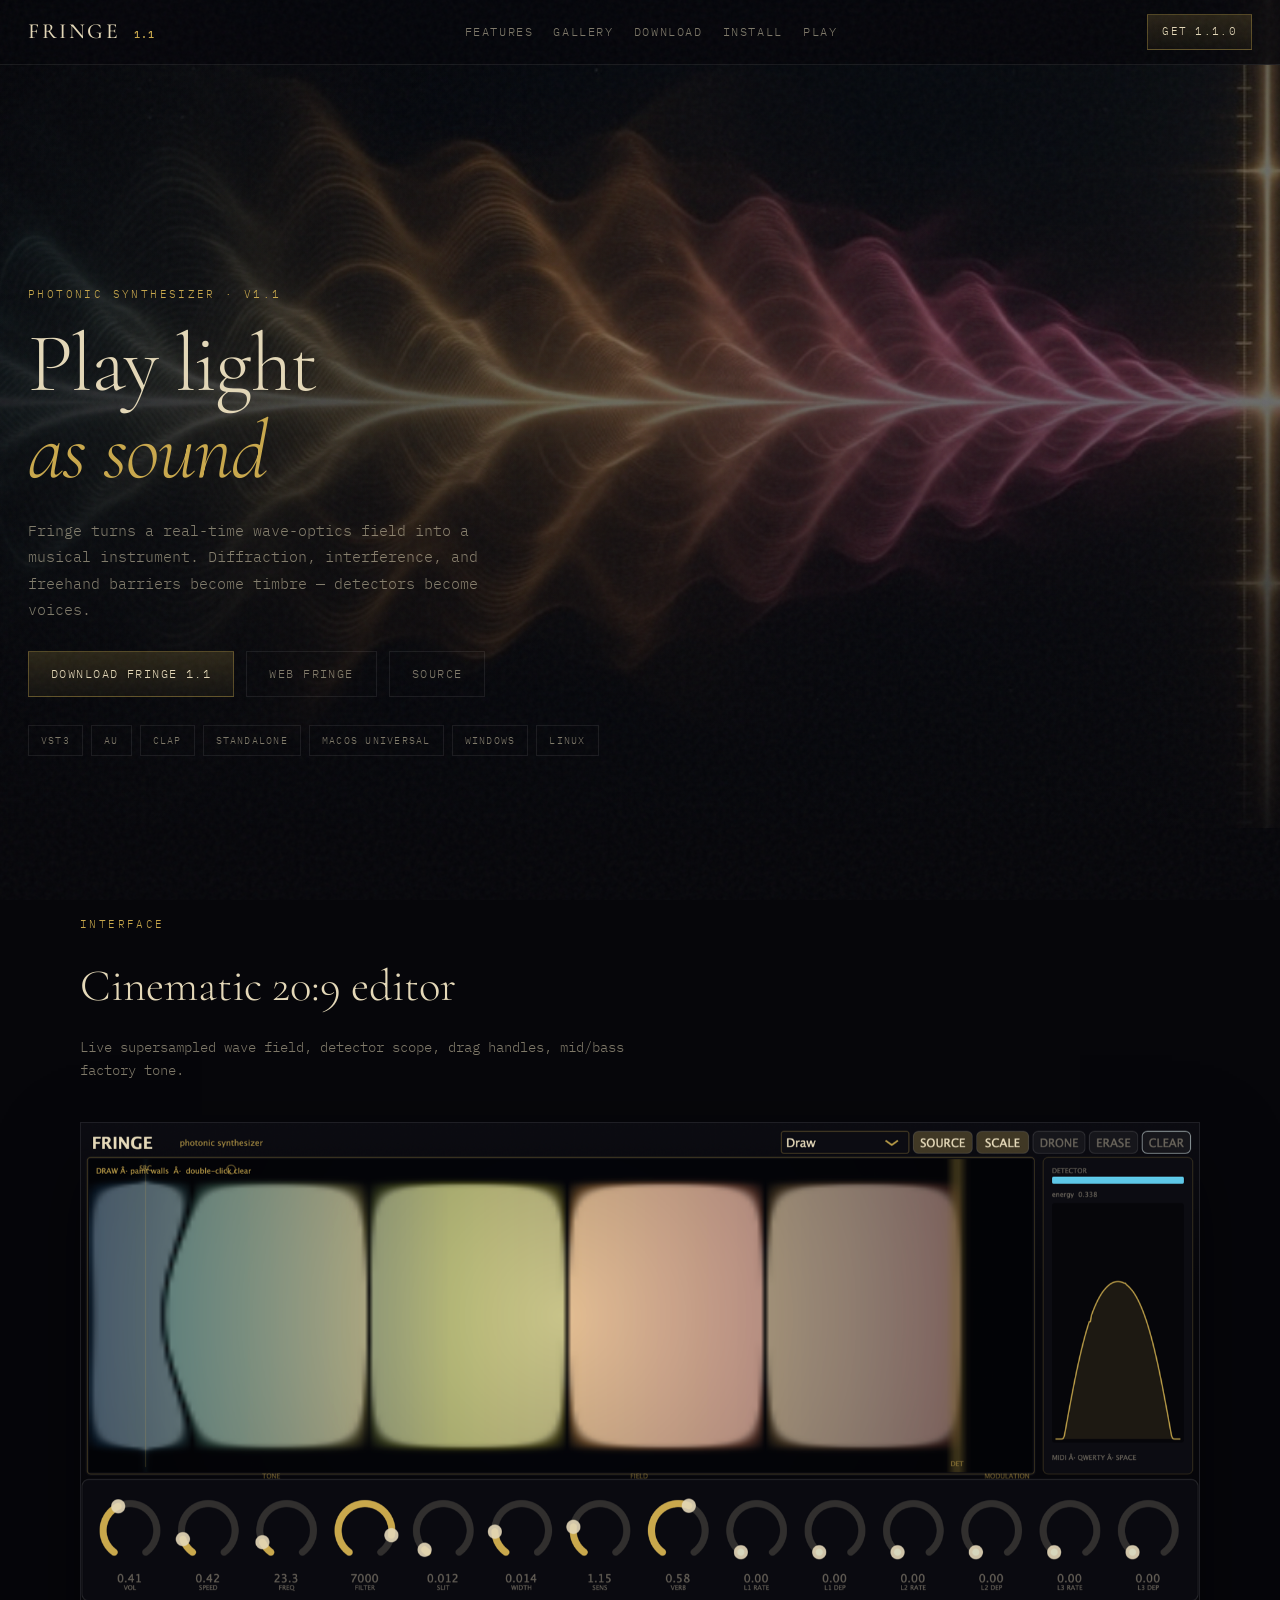
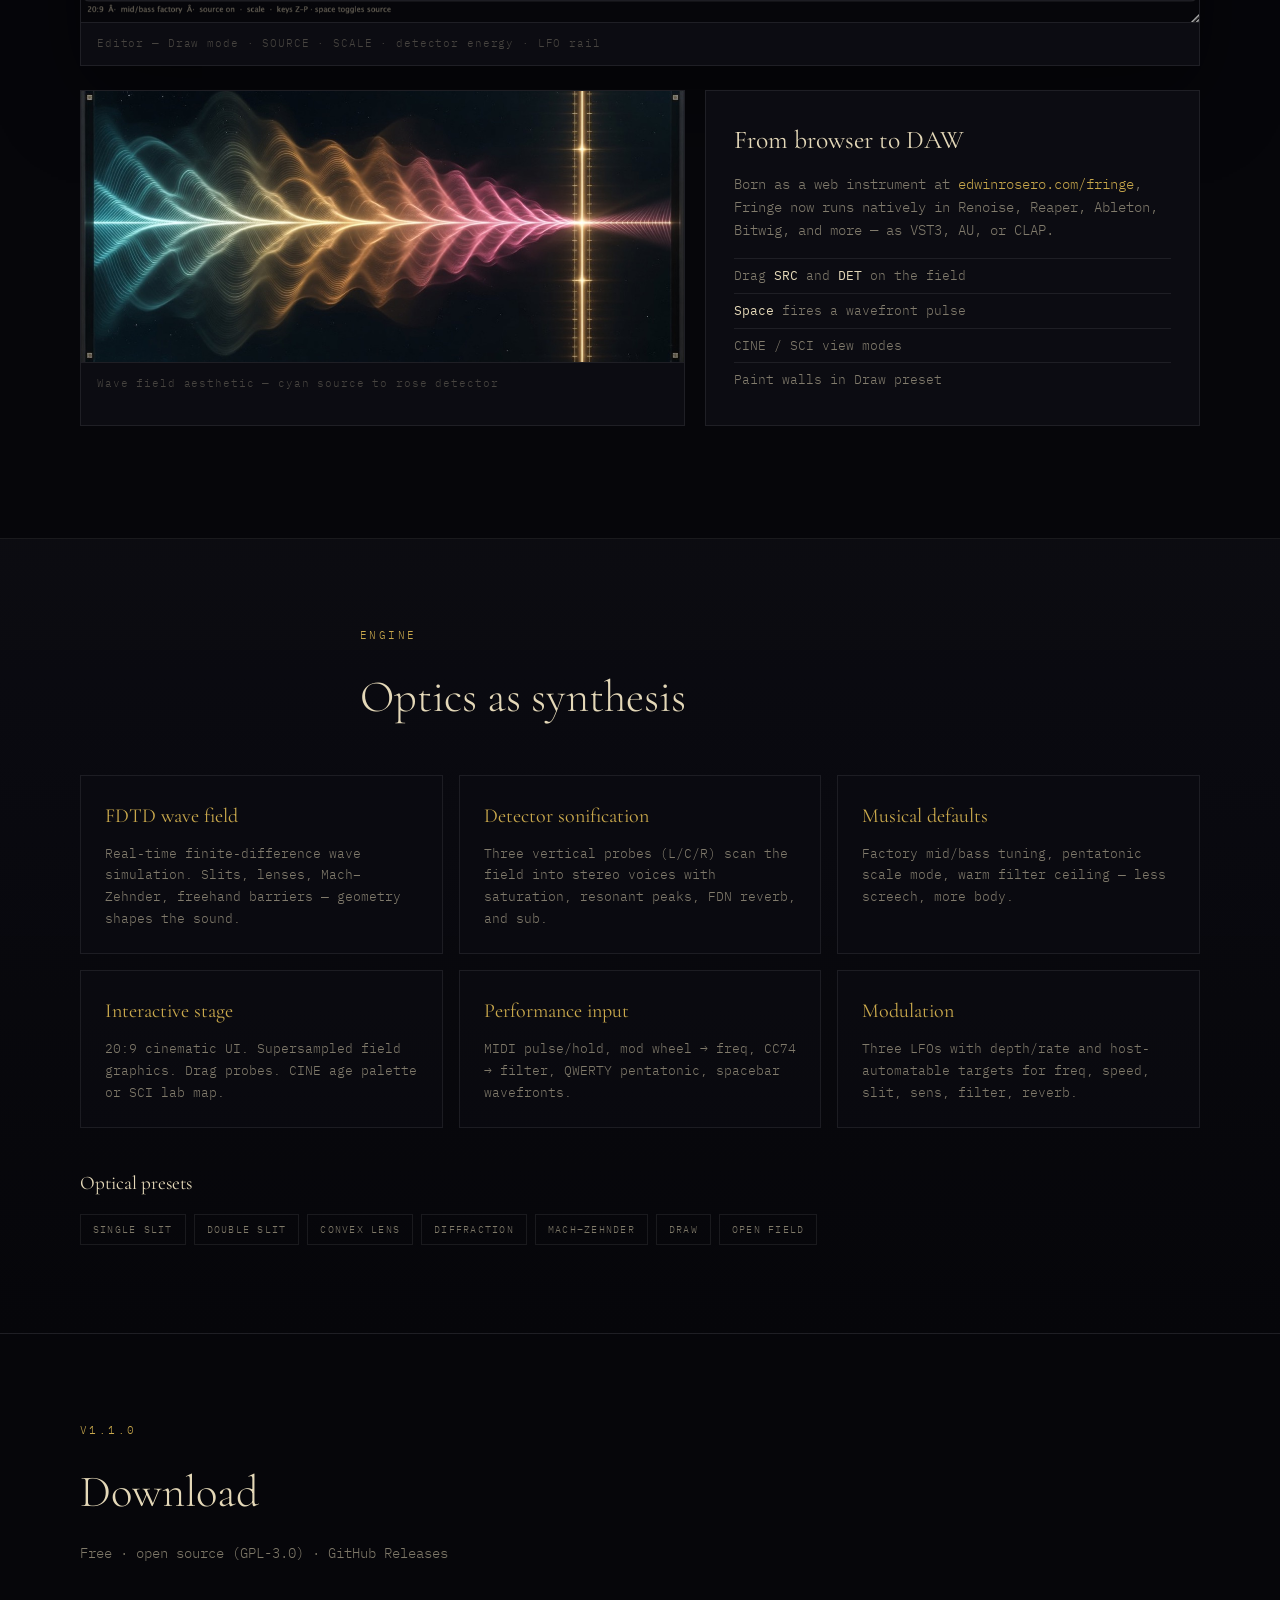
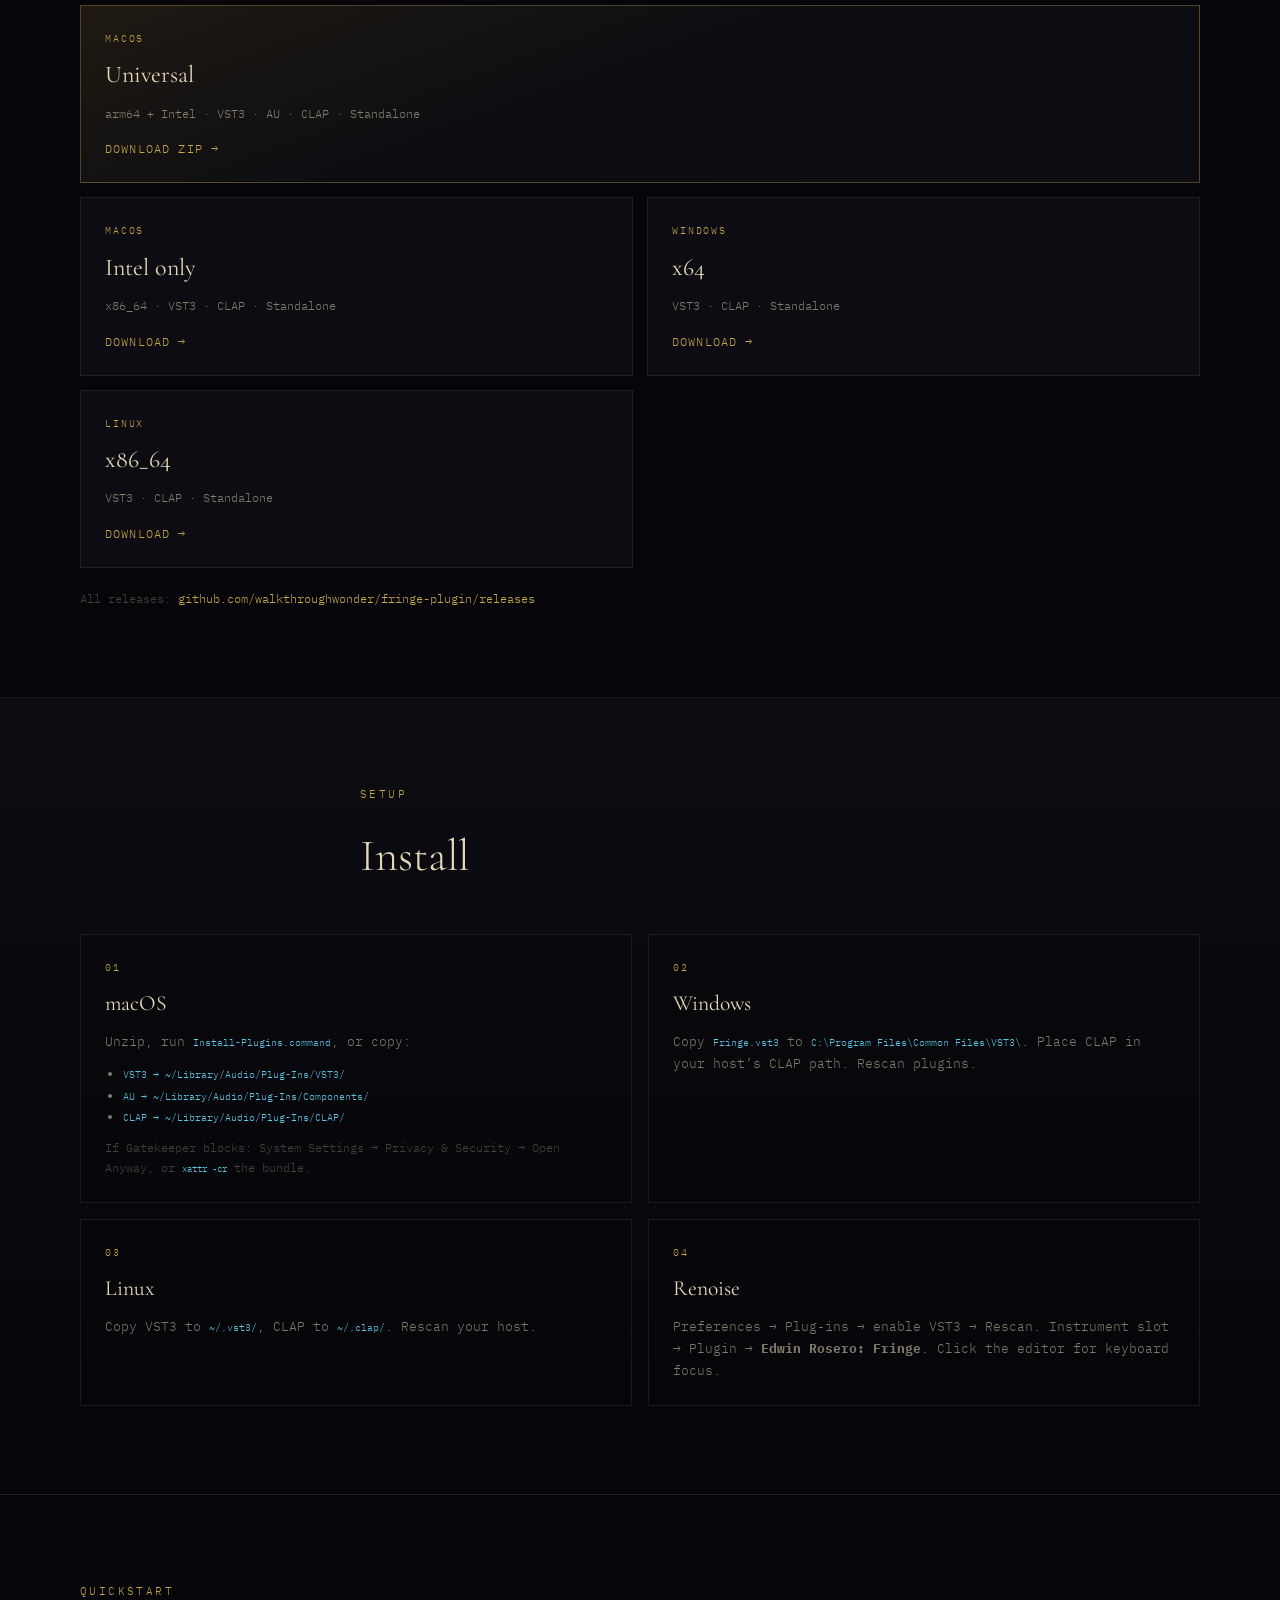
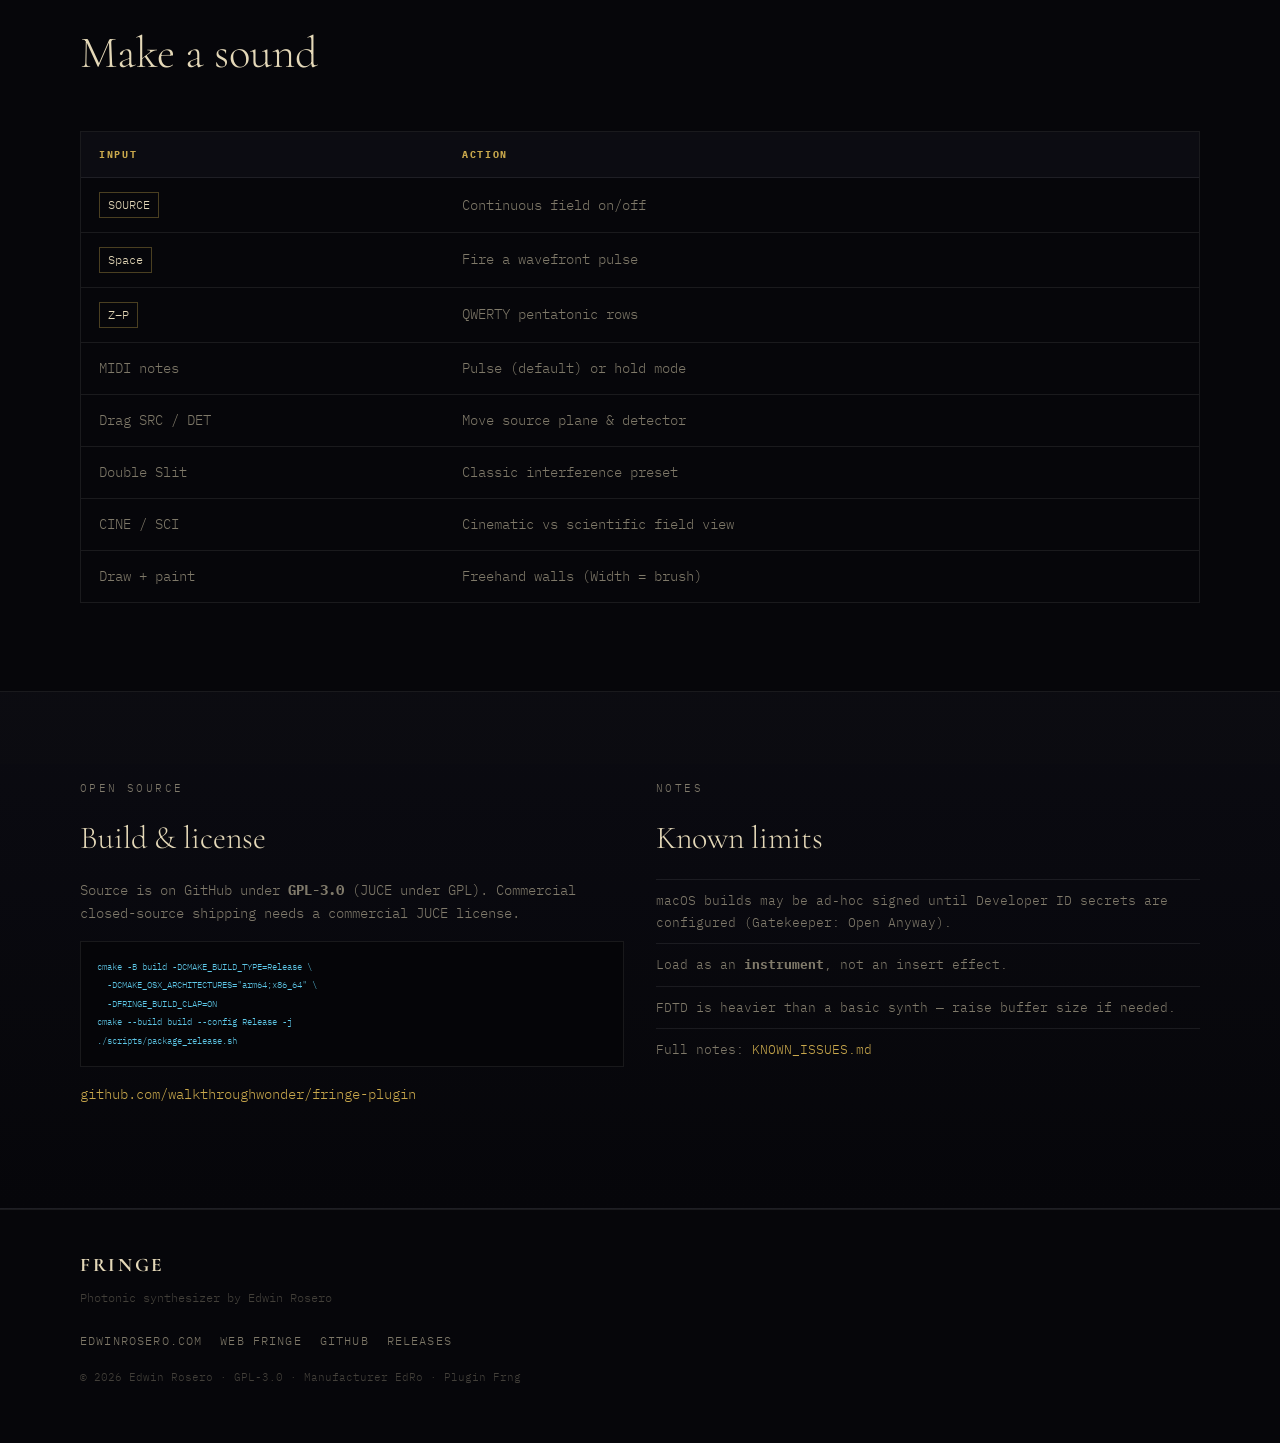
==== website/index.html @ dc3d53f5 "Add Fringe product website with screenshots and download links Single-page site matching the plugin " ====
<!DOCTYPE html>
<html lang="en">
<head>
<meta charset="UTF-8">
<meta name="viewport" content="width=device-width, initial-scale=1">
<title>Fringe — Photonic Synthesizer Plugin</title>
<meta name="description" content="Fringe is a photonic synthesizer: real-time wave optics as a VST3 / AU / CLAP instrument. Drag the field. Fire wavefronts. Play light as sound.">
<meta name="theme-color" content="#06060a">
<meta property="og:title" content="Fringe — Photonic Synthesizer">
<meta property="og:description" content="Wave optics as a playable instrument. VST3, AU, CLAP — macOS, Windows, Linux.">
<meta property="og:type" content="website">
<meta property="og:image" content="assets/hero-wave-web.jpg">
<meta name="twitter:card" content="summary_large_image">
<link rel="preconnect" href="https://fonts.googleapis.com">
<link rel="preconnect" href="https://fonts.gstatic.com" crossorigin>
<link href="https://fonts.googleapis.com/css2?family=Cormorant+Garamond:ital,wght@0,300;0,500;1,400&family=IBM+Plex+Mono:wght@300;400;500&display=swap" rel="stylesheet">
<link rel="stylesheet" href="styles.css">
</head>
<body>
<div class="noise" aria-hidden="true"></div>

<header class="nav">
  <a class="nav-brand" href="#top">FRINGE <span>1.1</span></a>
  <nav class="nav-links">
    <a href="#features">Features</a>
    <a href="#gallery">Gallery</a>
    <a href="#download">Download</a>
    <a href="#install">Install</a>
    <a href="#play">Play</a>
  </nav>
  <a class="btn btn-sm" href="https://github.com/walkthroughwonder/fringe-plugin/releases/tag/v1.1.0">Get 1.1.0</a>
</header>

<main id="top">
  <!-- HERO -->
  <section class="hero">
    <div class="hero-bg" style="background-image:url('assets/hero-wave-web.jpg')"></div>
    <div class="hero-vignette"></div>
    <div class="hero-inner">
      <p class="eyebrow">Photonic synthesizer · v1.1</p>
      <h1>Play light<br><em>as sound</em></h1>
      <p class="lede">
        Fringe turns a real-time wave-optics field into a musical instrument.
        Diffraction, interference, and freehand barriers become timbre —
        detectors become voices.
      </p>
      <div class="hero-cta">
        <a class="btn" href="https://github.com/walkthroughwonder/fringe-plugin/releases/tag/v1.1.0">Download Fringe 1.1</a>
        <a class="btn btn-ghost" href="https://edwinrosero.com/fringe/">Web Fringe</a>
        <a class="btn btn-ghost" href="https://github.com/walkthroughwonder/fringe-plugin">Source</a>
      </div>
      <ul class="pill-row">
        <li>VST3</li>
        <li>AU</li>
        <li>CLAP</li>
        <li>Standalone</li>
        <li>macOS universal</li>
        <li>Windows</li>
        <li>Linux</li>
      </ul>
    </div>
  </section>

  <!-- GALLERY / PROOF -->
  <section id="gallery" class="section">
    <div class="section-head">
      <p class="eyebrow">Interface</p>
      <h2>Cinematic 20:9 editor</h2>
      <p class="section-sub">Live supersampled wave field, detector scope, drag handles, mid/bass factory tone.</p>
    </div>
    <figure class="shot shot-main">
      <img src="assets/screenshot-editor-lg.png" alt="Fringe plugin editor showing wave field, detector panel, and knobs" width="1600" height="720" loading="lazy">
      <figcaption>Editor — Draw mode · SOURCE · SCALE · detector energy · LFO rail</figcaption>
    </figure>
    <div class="shot-grid">
      <figure class="shot">
        <img src="assets/hero-wave-web.jpg" alt="Abstract wave interference field" loading="lazy">
        <figcaption>Wave field aesthetic — cyan source to rose detector</figcaption>
      </figure>
      <figure class="shot shot-copy">
        <div class="copy-card">
          <h3>From browser to DAW</h3>
          <p>Born as a web instrument at <a href="https://edwinrosero.com/fringe/">edwinrosero.com/fringe</a>, Fringe now runs natively in Renoise, Reaper, Ableton, Bitwig, and more — as VST3, AU, or CLAP.</p>
          <ul>
            <li>Drag <strong>SRC</strong> and <strong>DET</strong> on the field</li>
            <li><strong>Space</strong> fires a wavefront pulse</li>
            <li>CINE / SCI view modes</li>
            <li>Paint walls in Draw preset</li>
          </ul>
        </div>
      </figure>
    </div>
  </section>

  <!-- FEATURES -->
  <section id="features" class="section section-alt">
    <div class="section-head">
      <p class="eyebrow">Engine</p>
      <h2>Optics as synthesis</h2>
    </div>
    <div class="feature-grid">
      <article class="feature">
        <h3>FDTD wave field</h3>
        <p>Real-time finite-difference wave simulation. Slits, lenses, Mach–Zehnder, freehand barriers — geometry shapes the sound.</p>
      </article>
      <article class="feature">
        <h3>Detector sonification</h3>
        <p>Three vertical probes (L/C/R) scan the field into stereo voices with saturation, resonant peaks, FDN reverb, and sub.</p>
      </article>
      <article class="feature">
        <h3>Musical defaults</h3>
        <p>Factory mid/bass tuning, pentatonic scale mode, warm filter ceiling — less screech, more body.</p>
      </article>
      <article class="feature">
        <h3>Interactive stage</h3>
        <p>20:9 cinematic UI. Supersampled field graphics. Drag probes. CINE age palette or SCI lab map.</p>
      </article>
      <article class="feature">
        <h3>Performance input</h3>
        <p>MIDI pulse/hold, mod wheel → freq, CC74 → filter, QWERTY pentatonic, spacebar wavefronts.</p>
      </article>
      <article class="feature">
        <h3>Modulation</h3>
        <p>Three LFOs with depth/rate and host-automatable targets for freq, speed, slit, sens, filter, reverb.</p>
      </article>
    </div>

    <div class="presets">
      <h3>Optical presets</h3>
      <ul class="pill-row">
        <li>Single Slit</li>
        <li>Double Slit</li>
        <li>Convex Lens</li>
        <li>Diffraction</li>
        <li>Mach–Zehnder</li>
        <li>Draw</li>
        <li>Open Field</li>
      </ul>
    </div>
  </section>

  <!-- DOWNLOAD -->
  <section id="download" class="section">
    <div class="section-head">
      <p class="eyebrow">v1.1.0</p>
      <h2>Download</h2>
      <p class="section-sub">Free · open source (GPL-3.0) · GitHub Releases</p>
    </div>
    <div class="dl-grid">
      <a class="dl-card featured" href="https://github.com/walkthroughwonder/fringe-plugin/releases/download/v1.1.0/Fringe-1.1.0-macOS-universal.zip">
        <span class="dl-os">macOS</span>
        <strong>Universal</strong>
        <span class="dl-meta">arm64 + Intel · VST3 · AU · CLAP · Standalone</span>
        <span class="dl-action">Download zip →</span>
      </a>
      <a class="dl-card" href="https://github.com/walkthroughwonder/fringe-plugin/releases/download/v1.1.0/Fringe-1.1.0-macOS-x86_64.zip">
        <span class="dl-os">macOS</span>
        <strong>Intel only</strong>
        <span class="dl-meta">x86_64 · VST3 · CLAP · Standalone</span>
        <span class="dl-action">Download →</span>
      </a>
      <a class="dl-card" href="https://github.com/walkthroughwonder/fringe-plugin/releases/download/v1.1.0/Fringe-1.1.0-Windows-x64.zip">
        <span class="dl-os">Windows</span>
        <strong>x64</strong>
        <span class="dl-meta">VST3 · CLAP · Standalone</span>
        <span class="dl-action">Download →</span>
      </a>
      <a class="dl-card" href="https://github.com/walkthroughwonder/fringe-plugin/releases/download/v1.1.0/Fringe-1.1.0-Linux-x86_64.zip">
        <span class="dl-os">Linux</span>
        <strong>x86_64</strong>
        <span class="dl-meta">VST3 · CLAP · Standalone</span>
        <span class="dl-action">Download →</span>
      </a>
    </div>
    <p class="dl-note">
      All releases:
      <a href="https://github.com/walkthroughwonder/fringe-plugin/releases/tag/v1.1.0">github.com/walkthroughwonder/fringe-plugin/releases</a>
    </p>
  </section>

  <!-- INSTALL -->
  <section id="install" class="section section-alt">
    <div class="section-head">
      <p class="eyebrow">Setup</p>
      <h2>Install</h2>
    </div>
    <div class="steps">
      <div class="step">
        <span class="step-n">01</span>
        <h3>macOS</h3>
        <p>Unzip, run <code>Install-Plugins.command</code>, or copy:</p>
        <ul>
          <li><code>VST3 → ~/Library/Audio/Plug-Ins/VST3/</code></li>
          <li><code>AU → ~/Library/Audio/Plug-Ins/Components/</code></li>
          <li><code>CLAP → ~/Library/Audio/Plug-Ins/CLAP/</code></li>
        </ul>
        <p class="hint">If Gatekeeper blocks: System Settings → Privacy &amp; Security → Open Anyway, or <code>xattr -cr</code> the bundle.</p>
      </div>
      <div class="step">
        <span class="step-n">02</span>
        <h3>Windows</h3>
        <p>Copy <code>Fringe.vst3</code> to <code>C:\Program Files\Common Files\VST3\</code>. Place CLAP in your host’s CLAP path. Rescan plugins.</p>
      </div>
      <div class="step">
        <span class="step-n">03</span>
        <h3>Linux</h3>
        <p>Copy VST3 to <code>~/.vst3/</code>, CLAP to <code>~/.clap/</code>. Rescan your host.</p>
      </div>
      <div class="step">
        <span class="step-n">04</span>
        <h3>Renoise</h3>
        <p>Preferences → Plug-ins → enable VST3 → Rescan. Instrument slot → Plugin → <strong>Edwin Rosero: Fringe</strong>. Click the editor for keyboard focus.</p>
      </div>
    </div>
  </section>

  <!-- PLAY -->
  <section id="play" class="section">
    <div class="section-head">
      <p class="eyebrow">Quickstart</p>
      <h2>Make a sound</h2>
    </div>
    <div class="play-table-wrap">
      <table class="play-table">
        <thead>
          <tr><th>Input</th><th>Action</th></tr>
        </thead>
        <tbody>
          <tr><td><kbd>SOURCE</kbd></td><td>Continuous field on/off</td></tr>
          <tr><td><kbd>Space</kbd></td><td>Fire a wavefront pulse</td></tr>
          <tr><td><kbd>Z–P</kbd></td><td>QWERTY pentatonic rows</td></tr>
          <tr><td>MIDI notes</td><td>Pulse (default) or hold mode</td></tr>
          <tr><td>Drag SRC / DET</td><td>Move source plane &amp; detector</td></tr>
          <tr><td>Double Slit</td><td>Classic interference preset</td></tr>
          <tr><td>CINE / SCI</td><td>Cinematic vs scientific field view</td></tr>
          <tr><td>Draw + paint</td><td>Freehand walls (Width = brush)</td></tr>
        </tbody>
      </table>
    </div>
  </section>

  <!-- TECH / LICENSE -->
  <section class="section section-alt">
    <div class="two-col">
      <div>
        <p class="eyebrow">Open source</p>
        <h2>Build &amp; license</h2>
        <p>Source is on GitHub under <strong>GPL-3.0</strong> (JUCE under GPL). Commercial closed-source shipping needs a commercial JUCE license.</p>
        <pre class="code"><code>cmake -B build -DCMAKE_BUILD_TYPE=Release \
  -DCMAKE_OSX_ARCHITECTURES="arm64;x86_64" \
  -DFRINGE_BUILD_CLAP=ON
cmake --build build --config Release -j
./scripts/package_release.sh</code></pre>
        <p><a href="https://github.com/walkthroughwonder/fringe-plugin">github.com/walkthroughwonder/fringe-plugin</a></p>
      </div>
      <div>
        <p class="eyebrow">Notes</p>
        <h2>Known limits</h2>
        <ul class="notes-list">
          <li>macOS builds may be ad-hoc signed until Developer ID secrets are configured (Gatekeeper: Open Anyway).</li>
          <li>Load as an <strong>instrument</strong>, not an insert effect.</li>
          <li>FDTD is heavier than a basic synth — raise buffer size if needed.</li>
          <li>Full notes: <a href="https://github.com/walkthroughwonder/fringe-plugin/blob/main/docs/KNOWN_ISSUES.md">KNOWN_ISSUES.md</a></li>
        </ul>
      </div>
    </div>
  </section>
</main>

<footer class="footer">
  <div class="footer-inner">
    <div>
      <strong>FRINGE</strong>
      <span>Photonic synthesizer by Edwin Rosero</span>
    </div>
    <div class="footer-links">
      <a href="https://edwinrosero.com/">edwinrosero.com</a>
      <a href="https://edwinrosero.com/fringe/">Web Fringe</a>
      <a href="https://github.com/walkthroughwonder/fringe-plugin">GitHub</a>
      <a href="https://github.com/walkthroughwonder/fringe-plugin/releases">Releases</a>
    </div>
    <p class="footer-copy">© 2026 Edwin Rosero · GPL-3.0 · Manufacturer EdRo · Plugin Frng</p>
  </div>
</footer>
</body>
</html>
---- website/styles.css ----
/* Fringe product site — dark cinematic */
:root {
  --void: #06060a;
  --panel: #0c0c12;
  --rail: #0a0a10;
  --bone: #e4d8b8;
  --muted: rgba(228, 216, 184, 0.55);
  --dim: rgba(228, 216, 184, 0.28);
  --gold: #c9a84c;
  --gold-dim: rgba(201, 168, 76, 0.35);
  --cyan: #5ec8e8;
  --line: rgba(255, 255, 255, 0.08);
  --serif: "Cormorant Garamond", Georgia, serif;
  --mono: "IBM Plex Mono", ui-monospace, monospace;
  --max: 1120px;
}

*, *::before, *::after { box-sizing: border-box; margin: 0; padding: 0; }

html { scroll-behavior: smooth; }

body {
  background: var(--void);
  color: var(--bone);
  font-family: var(--mono);
  font-weight: 300;
  font-size: 14px;
  line-height: 1.65;
  -webkit-font-smoothing: antialiased;
}

a { color: var(--gold); text-decoration: none; transition: color 0.2s; }
a:hover { color: #e8c96a; }

.noise {
  pointer-events: none;
  position: fixed;
  inset: 0;
  opacity: 0.04;
  z-index: 50;
  background-image: url("data:image/svg+xml,%3Csvg viewBox='0 0 200 200' xmlns='http://www.w3.org/2000/svg'%3E%3Cfilter id='n'%3E%3CfeTurbulence type='fractalNoise' baseFrequency='0.85' numOctaves='4' stitchTiles='stitch'/%3E%3C/filter%3E%3Crect width='100%25' height='100%25' filter='url(%23n)'/%3E%3C/svg%3E");
}

/* Nav */
.nav {
  position: fixed;
  top: 0; left: 0; right: 0;
  z-index: 40;
  display: flex;
  align-items: center;
  gap: 24px;
  padding: 14px 28px;
  background: rgba(6, 6, 10, 0.82);
  backdrop-filter: blur(12px);
  border-bottom: 1px solid var(--line);
}

.nav-brand {
  font-family: var(--serif);
  font-size: 1.35rem;
  font-weight: 500;
  letter-spacing: 0.12em;
  color: var(--bone);
}
.nav-brand span {
  font-family: var(--mono);
  font-size: 0.65rem;
  color: var(--gold);
  letter-spacing: 0.08em;
  margin-left: 6px;
}

.nav-links {
  display: flex;
  gap: 20px;
  flex: 1;
  justify-content: center;
}
.nav-links a {
  color: var(--muted);
  font-size: 0.72rem;
  letter-spacing: 0.14em;
  text-transform: uppercase;
}
.nav-links a:hover { color: var(--bone); }

/* Buttons */
.btn {
  display: inline-flex;
  align-items: center;
  justify-content: center;
  padding: 12px 22px;
  border: 1px solid var(--gold-dim);
  background: linear-gradient(180deg, rgba(201,168,76,0.18), rgba(201,168,76,0.06));
  color: var(--bone);
  font-family: var(--mono);
  font-size: 0.75rem;
  letter-spacing: 0.12em;
  text-transform: uppercase;
  transition: border-color 0.2s, background 0.2s;
}
.btn:hover {
  border-color: var(--gold);
  background: linear-gradient(180deg, rgba(201,168,76,0.28), rgba(201,168,76,0.1));
  color: #fff;
}
.btn-sm { padding: 8px 14px; font-size: 0.68rem; }
.btn-ghost {
  background: transparent;
  border-color: var(--line);
  color: var(--muted);
}
.btn-ghost:hover { border-color: var(--muted); color: var(--bone); }

/* Hero */
.hero {
  position: relative;
  min-height: 92vh;
  display: flex;
  align-items: flex-end;
  padding: 120px 28px 72px;
  overflow: hidden;
}
.hero-bg {
  position: absolute;
  inset: 0;
  background-size: cover;
  background-position: center;
  opacity: 0.55;
  transform: scale(1.03);
}
.hero-vignette {
  position: absolute;
  inset: 0;
  background:
    linear-gradient(180deg, rgba(6,6,10,0.35) 0%, rgba(6,6,10,0.15) 40%, rgba(6,6,10,0.92) 100%),
    linear-gradient(90deg, rgba(6,6,10,0.75) 0%, transparent 45%);
}
.hero-inner {
  position: relative;
  z-index: 2;
  max-width: 720px;
}
.eyebrow {
  font-size: 0.68rem;
  letter-spacing: 0.22em;
  text-transform: uppercase;
  color: var(--gold);
  margin-bottom: 16px;
}
.hero h1 {
  font-family: var(--serif);
  font-weight: 300;
  font-size: clamp(3rem, 8vw, 5.2rem);
  line-height: 1.05;
  letter-spacing: -0.02em;
  margin-bottom: 22px;
}
.hero h1 em {
  font-style: italic;
  color: var(--gold);
}
.lede {
  color: var(--muted);
  font-size: 0.95rem;
  max-width: 52ch;
  margin-bottom: 28px;
  line-height: 1.75;
}
.hero-cta {
  display: flex;
  flex-wrap: wrap;
  gap: 12px;
  margin-bottom: 28px;
}
.pill-row {
  list-style: none;
  display: flex;
  flex-wrap: wrap;
  gap: 8px;
}
.pill-row li {
  border: 1px solid var(--line);
  padding: 6px 12px;
  font-size: 0.65rem;
  letter-spacing: 0.12em;
  text-transform: uppercase;
  color: var(--muted);
}

/* Sections */
.section {
  padding: 88px 28px;
  max-width: calc(var(--max) + 56px);
  margin: 0 auto;
}
.section-alt {
  max-width: none;
  background: linear-gradient(180deg, rgba(12,12,18,0.9), var(--void));
  border-top: 1px solid var(--line);
  border-bottom: 1px solid var(--line);
}
.section-alt > * {
  max-width: var(--max);
  margin-left: auto;
  margin-right: auto;
}
.section-head { margin-bottom: 40px; max-width: 560px; }
.section-head h2 {
  font-family: var(--serif);
  font-weight: 300;
  font-size: clamp(2rem, 4vw, 2.8rem);
  margin: 8px 0 12px;
}
.section-sub { color: var(--muted); }

/* Shots */
.shot {
  margin: 0 0 24px;
  border: 1px solid var(--line);
  background: var(--panel);
  overflow: hidden;
}
.shot img {
  display: block;
  width: 100%;
  height: auto;
}
.shot figcaption {
  padding: 12px 16px;
  font-size: 0.68rem;
  letter-spacing: 0.08em;
  color: var(--dim);
  border-top: 1px solid var(--line);
}
.shot-main {
  box-shadow: 0 30px 80px rgba(0,0,0,0.45);
}
.shot-grid {
  display: grid;
  grid-template-columns: 1.1fr 0.9fr;
  gap: 20px;
  align-items: stretch;
}
.shot-copy { border: none; background: transparent; }
.copy-card {
  height: 100%;
  padding: 28px;
  border: 1px solid var(--line);
  background: var(--panel);
}
.copy-card h3 {
  font-family: var(--serif);
  font-weight: 400;
  font-size: 1.6rem;
  margin-bottom: 12px;
}
.copy-card p { color: var(--muted); margin-bottom: 16px; }
.copy-card ul {
  list-style: none;
  color: var(--muted);
}
.copy-card li {
  padding: 6px 0;
  border-top: 1px solid var(--line);
  font-size: 0.82rem;
}
.copy-card strong { color: var(--bone); font-weight: 400; }

/* Features */
.feature-grid {
  display: grid;
  grid-template-columns: repeat(3, 1fr);
  gap: 16px;
  margin-bottom: 40px;
}
.feature {
  padding: 24px;
  border: 1px solid var(--line);
  background: rgba(12,12,18,0.65);
}
.feature h3 {
  font-family: var(--serif);
  font-weight: 400;
  font-size: 1.25rem;
  margin-bottom: 10px;
  color: var(--gold);
}
.feature p { color: var(--muted); font-size: 0.82rem; }
.presets h3 {
  font-family: var(--serif);
  font-weight: 400;
  font-size: 1.2rem;
  margin-bottom: 14px;
}

/* Download cards */
.dl-grid {
  display: grid;
  grid-template-columns: repeat(2, 1fr);
  gap: 14px;
}
.dl-card {
  display: flex;
  flex-direction: column;
  gap: 8px;
  padding: 24px;
  border: 1px solid var(--line);
  background: var(--panel);
  color: var(--bone);
  transition: border-color 0.2s, transform 0.2s;
}
.dl-card:hover {
  border-color: var(--gold-dim);
  transform: translateY(-2px);
  color: var(--bone);
}
.dl-card.featured {
  border-color: var(--gold-dim);
  background: linear-gradient(160deg, rgba(201,168,76,0.12), var(--panel) 50%);
  grid-column: 1 / -1;
}
.dl-os {
  font-size: 0.65rem;
  letter-spacing: 0.18em;
  text-transform: uppercase;
  color: var(--gold);
}
.dl-card strong {
  font-family: var(--serif);
  font-weight: 400;
  font-size: 1.5rem;
}
.dl-meta { color: var(--muted); font-size: 0.78rem; }
.dl-action {
  margin-top: 8px;
  font-size: 0.72rem;
  letter-spacing: 0.1em;
  text-transform: uppercase;
  color: var(--gold);
}
.dl-note {
  margin-top: 20px;
  color: var(--dim);
  font-size: 0.78rem;
}

/* Steps */
.steps {
  display: grid;
  grid-template-columns: repeat(2, 1fr);
  gap: 16px;
}
.step {
  padding: 24px;
  border: 1px solid var(--line);
  background: rgba(6,6,10,0.5);
}
.step-n {
  display: block;
  font-size: 0.65rem;
  letter-spacing: 0.2em;
  color: var(--gold);
  margin-bottom: 10px;
}
.step h3 {
  font-family: var(--serif);
  font-weight: 400;
  font-size: 1.35rem;
  margin-bottom: 10px;
}
.step p, .step li { color: var(--muted); font-size: 0.82rem; }
.step ul { margin: 10px 0; padding-left: 1.1rem; }
.step code, .code code {
  font-family: var(--mono);
  font-size: 0.78em;
  color: var(--cyan);
}
.hint { margin-top: 10px; color: var(--dim) !important; font-size: 0.75rem !important; }

/* Play table */
.play-table-wrap {
  border: 1px solid var(--line);
  overflow: hidden;
}
.play-table {
  width: 100%;
  border-collapse: collapse;
}
.play-table th,
.play-table td {
  text-align: left;
  padding: 14px 18px;
  border-bottom: 1px solid var(--line);
}
.play-table th {
  font-size: 0.65rem;
  letter-spacing: 0.16em;
  text-transform: uppercase;
  color: var(--gold);
  background: var(--panel);
}
.play-table td { color: var(--muted); }
.play-table tr:last-child td { border-bottom: none; }
kbd {
  display: inline-block;
  padding: 2px 8px;
  border: 1px solid var(--gold-dim);
  color: var(--bone);
  font-family: var(--mono);
  font-size: 0.75rem;
}

/* Two col */
.two-col {
  display: grid;
  grid-template-columns: 1fr 1fr;
  gap: 32px;
}
.two-col h2 {
  font-family: var(--serif);
  font-weight: 300;
  font-size: 2rem;
  margin: 8px 0 14px;
}
.two-col p { color: var(--muted); margin-bottom: 14px; }
.code {
  background: #050508;
  border: 1px solid var(--line);
  padding: 16px;
  overflow-x: auto;
  margin: 16px 0;
  color: var(--cyan);
  font-size: 0.72rem;
  line-height: 1.6;
}
.notes-list {
  list-style: none;
  color: var(--muted);
}
.notes-list li {
  padding: 10px 0;
  border-top: 1px solid var(--line);
  font-size: 0.82rem;
}

/* Footer */
.footer {
  border-top: 1px solid var(--line);
  padding: 40px 28px 56px;
}
.footer-inner {
  max-width: var(--max);
  margin: 0 auto;
}
.footer-inner strong {
  font-family: var(--serif);
  font-size: 1.2rem;
  letter-spacing: 0.14em;
  display: block;
  margin-bottom: 4px;
}
.footer-inner > div:first-child span {
  color: var(--dim);
  font-size: 0.78rem;
}
.footer-links {
  display: flex;
  flex-wrap: wrap;
  gap: 18px;
  margin: 22px 0 18px;
}
.footer-links a {
  color: var(--muted);
  font-size: 0.72rem;
  letter-spacing: 0.1em;
  text-transform: uppercase;
}
.footer-links a:hover { color: var(--gold); }
.footer-copy {
  color: var(--dim);
  font-size: 0.7rem;
}

@media (max-width: 900px) {
  .nav-links { display: none; }
  .shot-grid,
  .feature-grid,
  .dl-grid,
  .steps,
  .two-col { grid-template-columns: 1fr; }
  .dl-card.featured { grid-column: auto; }
  .hero { min-height: 80vh; padding-top: 100px; }
}
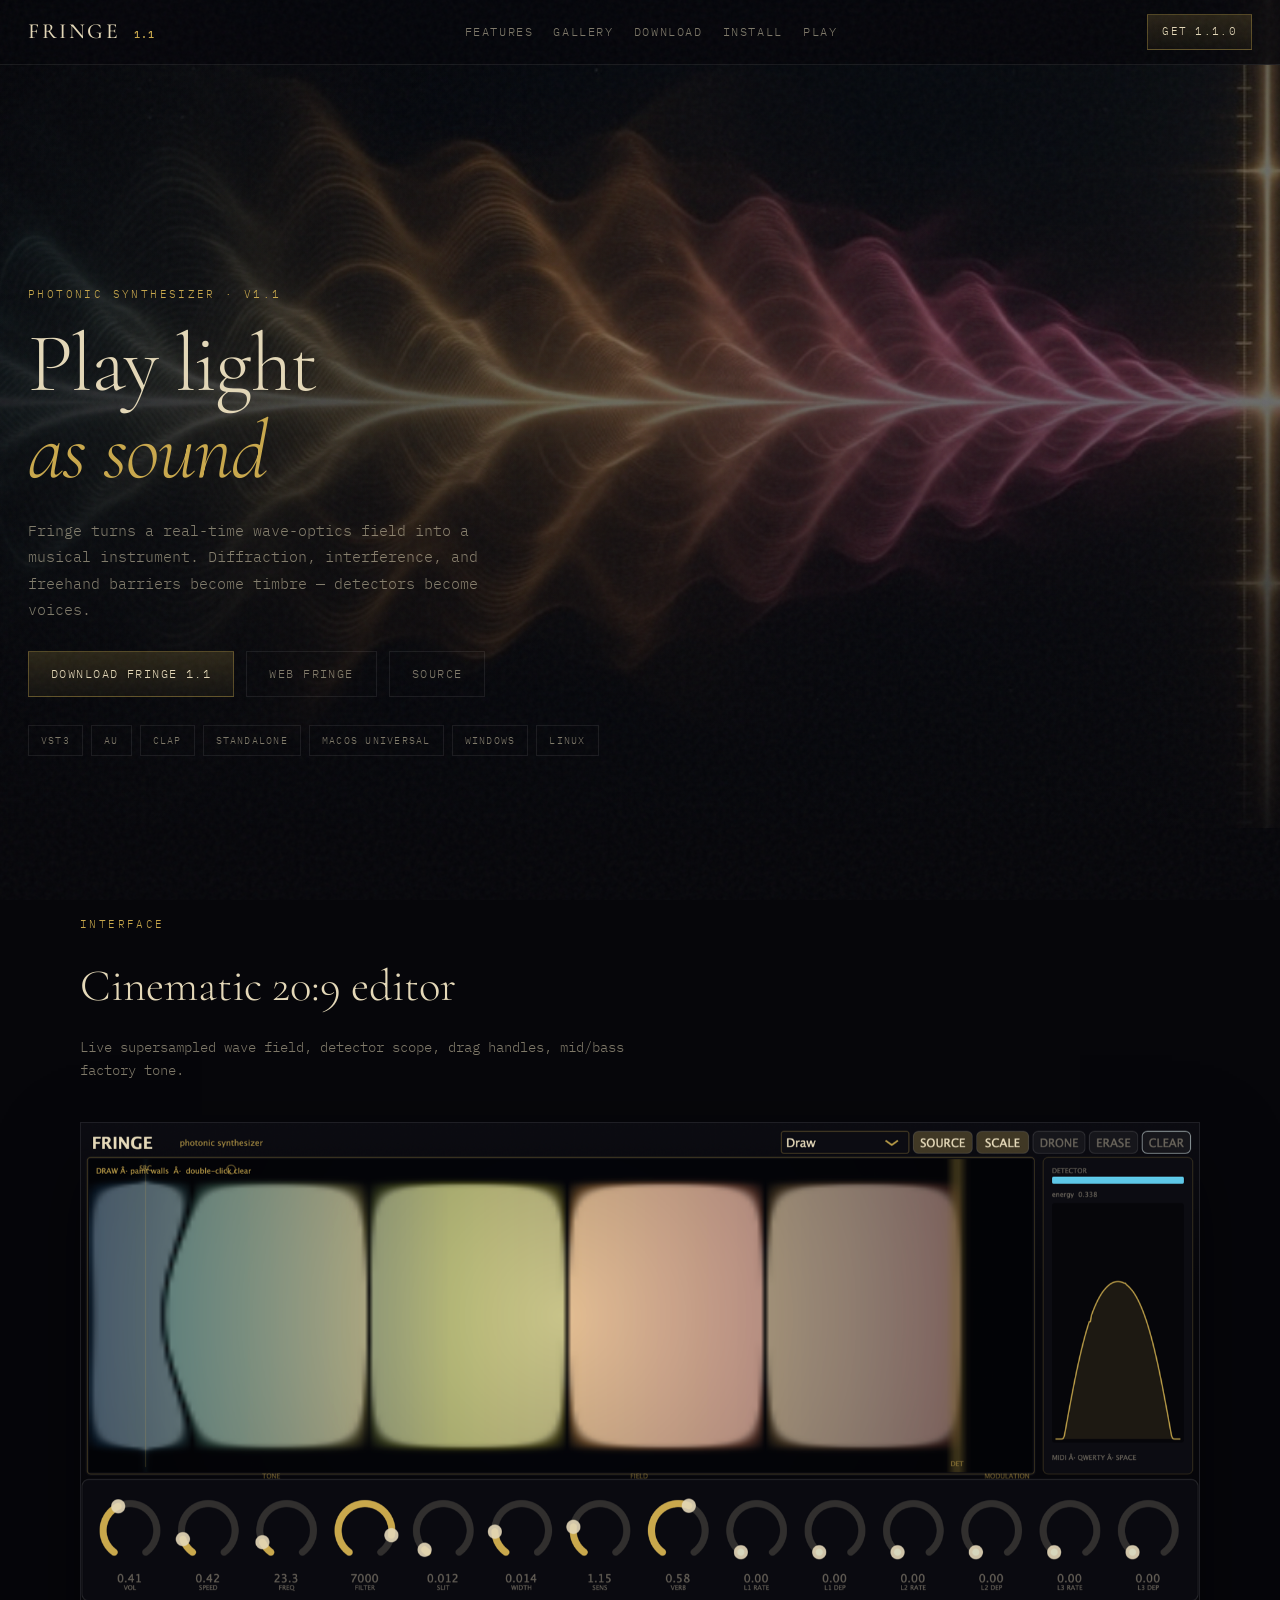
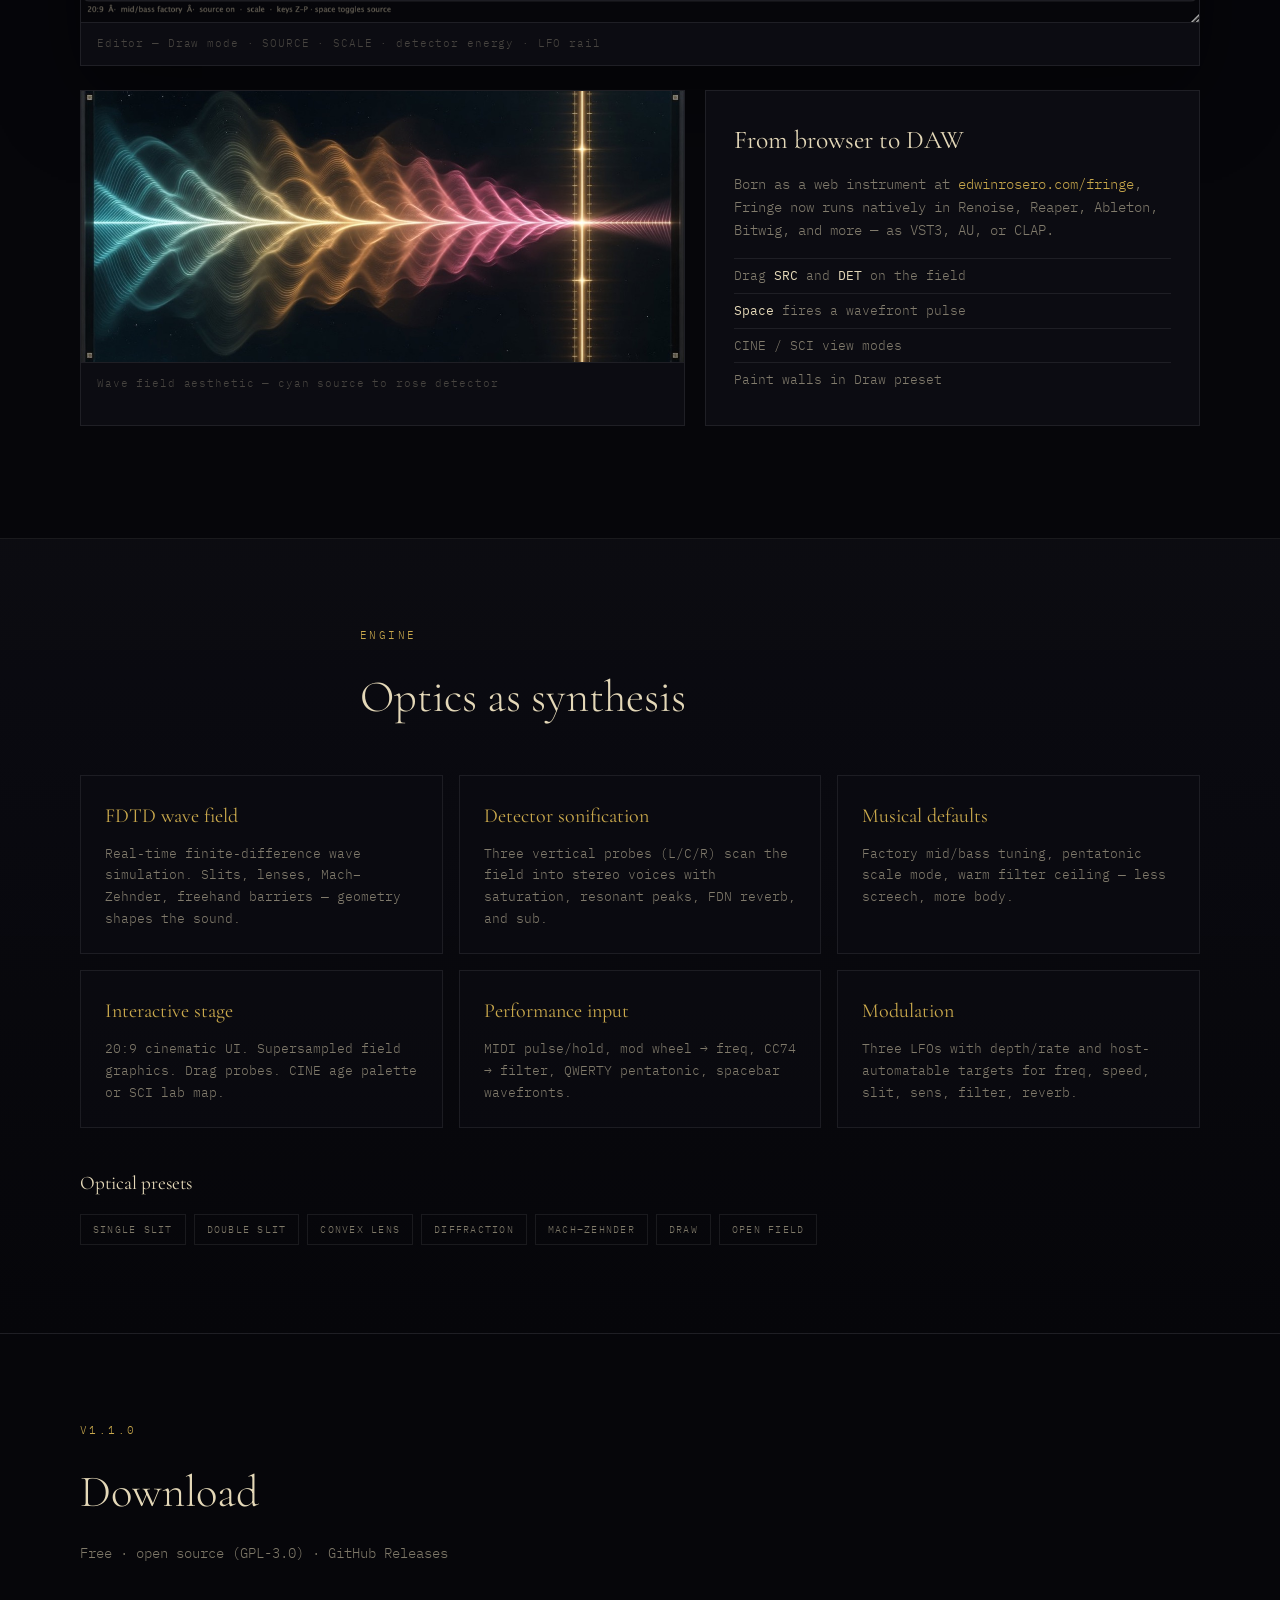
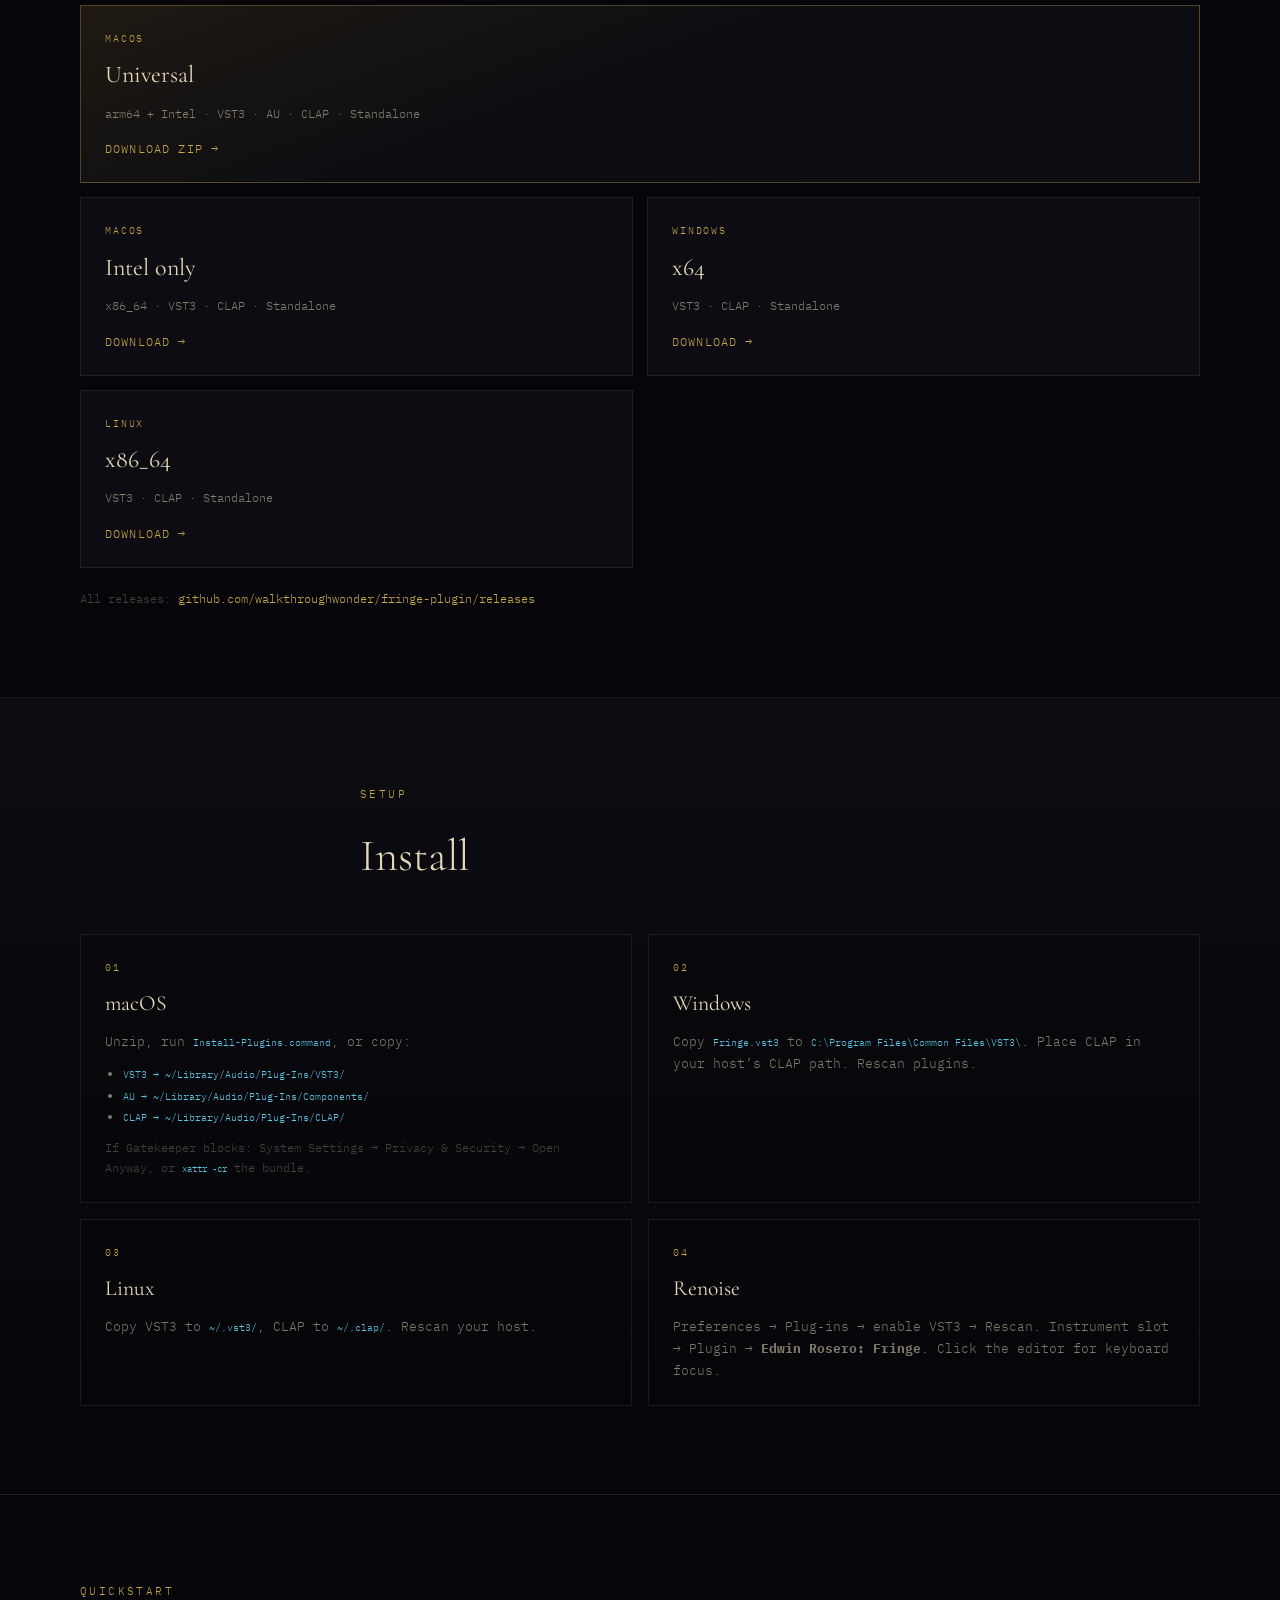
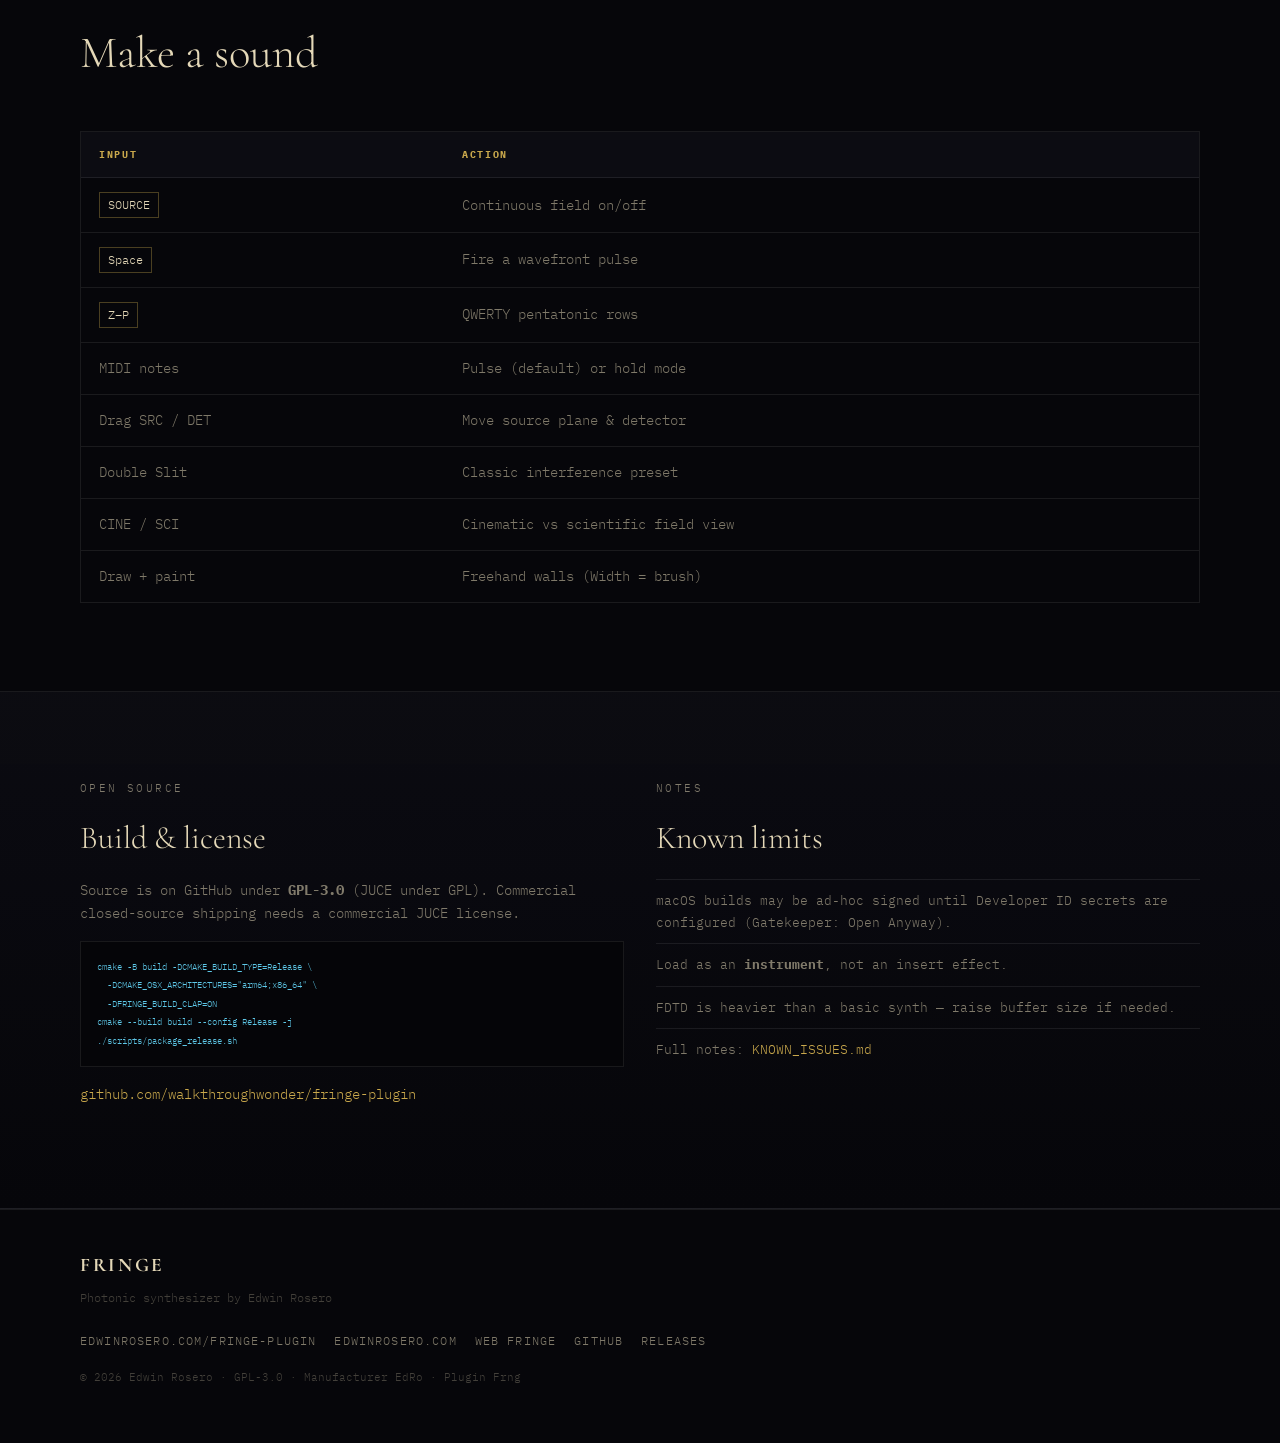
==== commit 0616bc36: "Point product site primary URL to edwinrosero.com/fringe-plugin" ====
--- a/website/index.html
+++ b/website/index.html
@@ -274,6 +274,7 @@
       <span>Photonic synthesizer by Edwin Rosero</span>
     </div>
     <div class="footer-links">
+      <a href="https://edwinrosero.com/fringe-plugin/">edwinrosero.com/fringe-plugin</a>
       <a href="https://edwinrosero.com/">edwinrosero.com</a>
       <a href="https://edwinrosero.com/fringe/">Web Fringe</a>
       <a href="https://github.com/walkthroughwonder/fringe-plugin">GitHub</a>
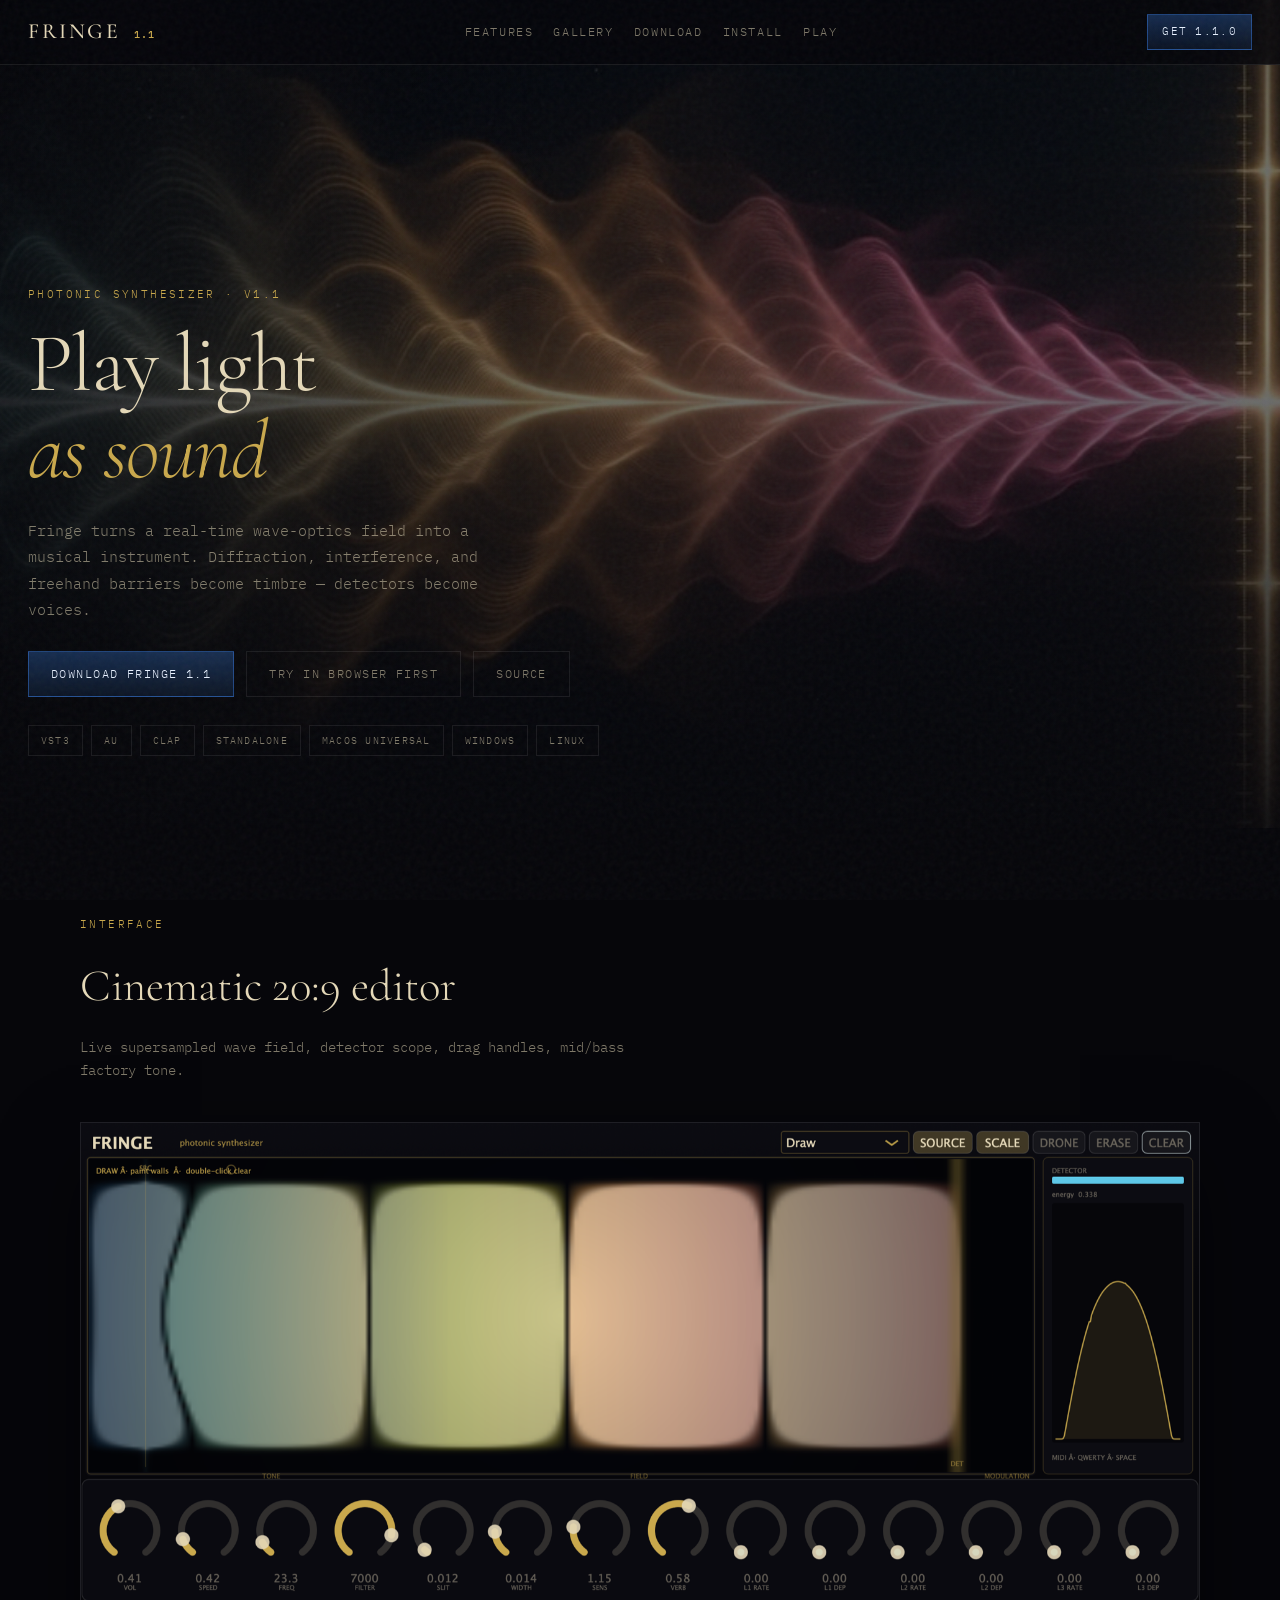
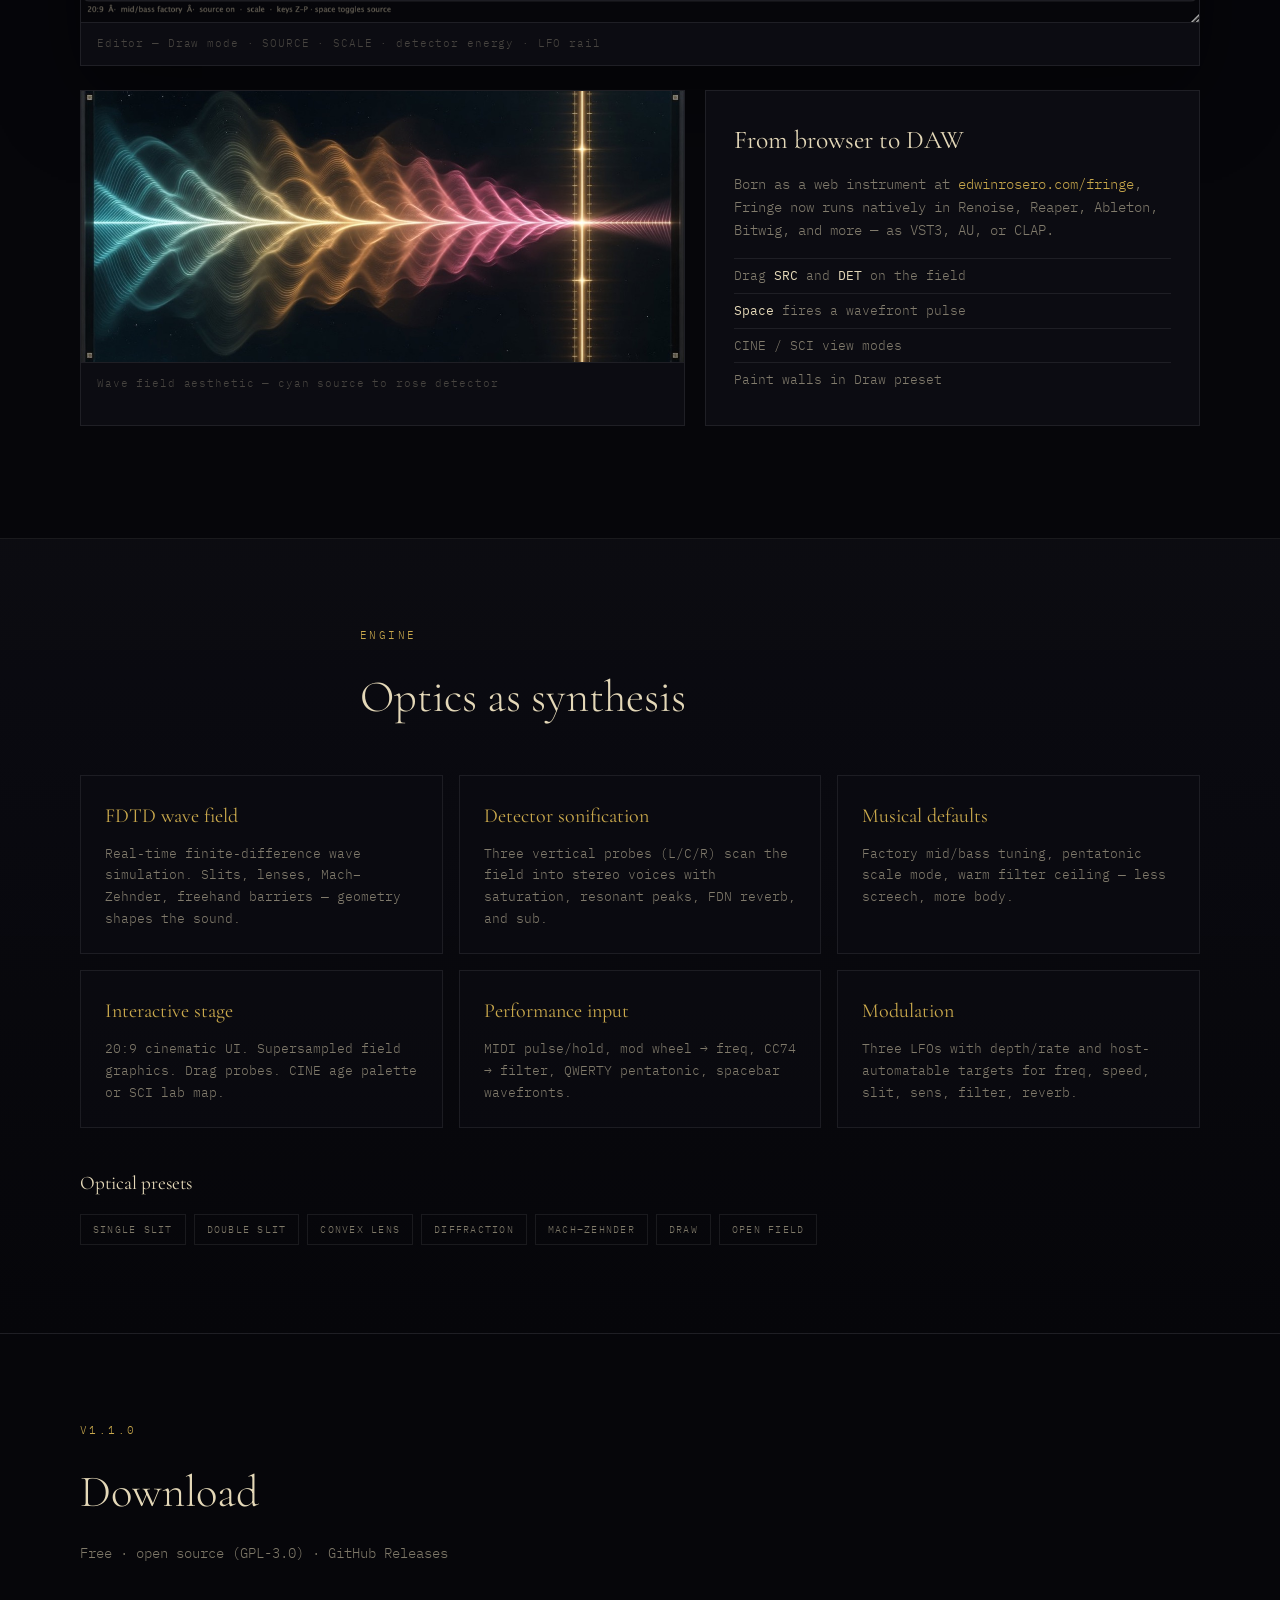
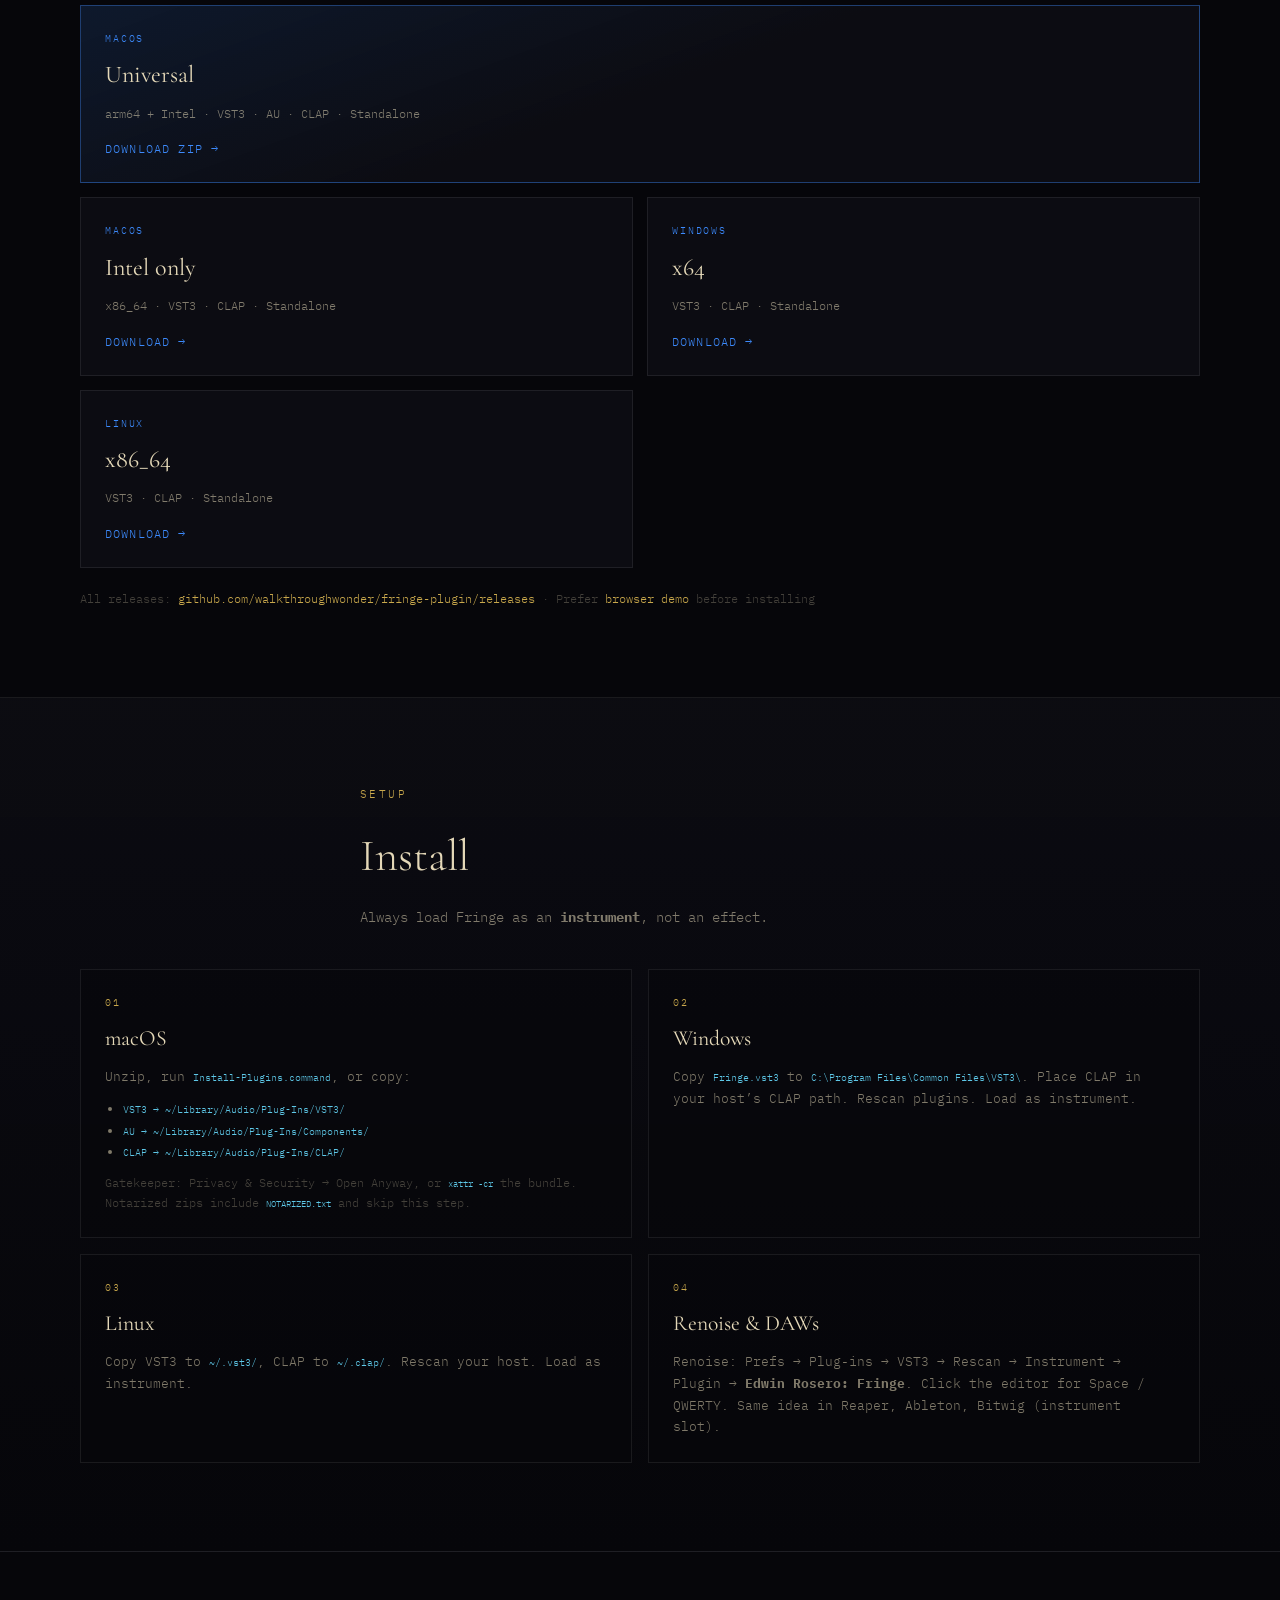
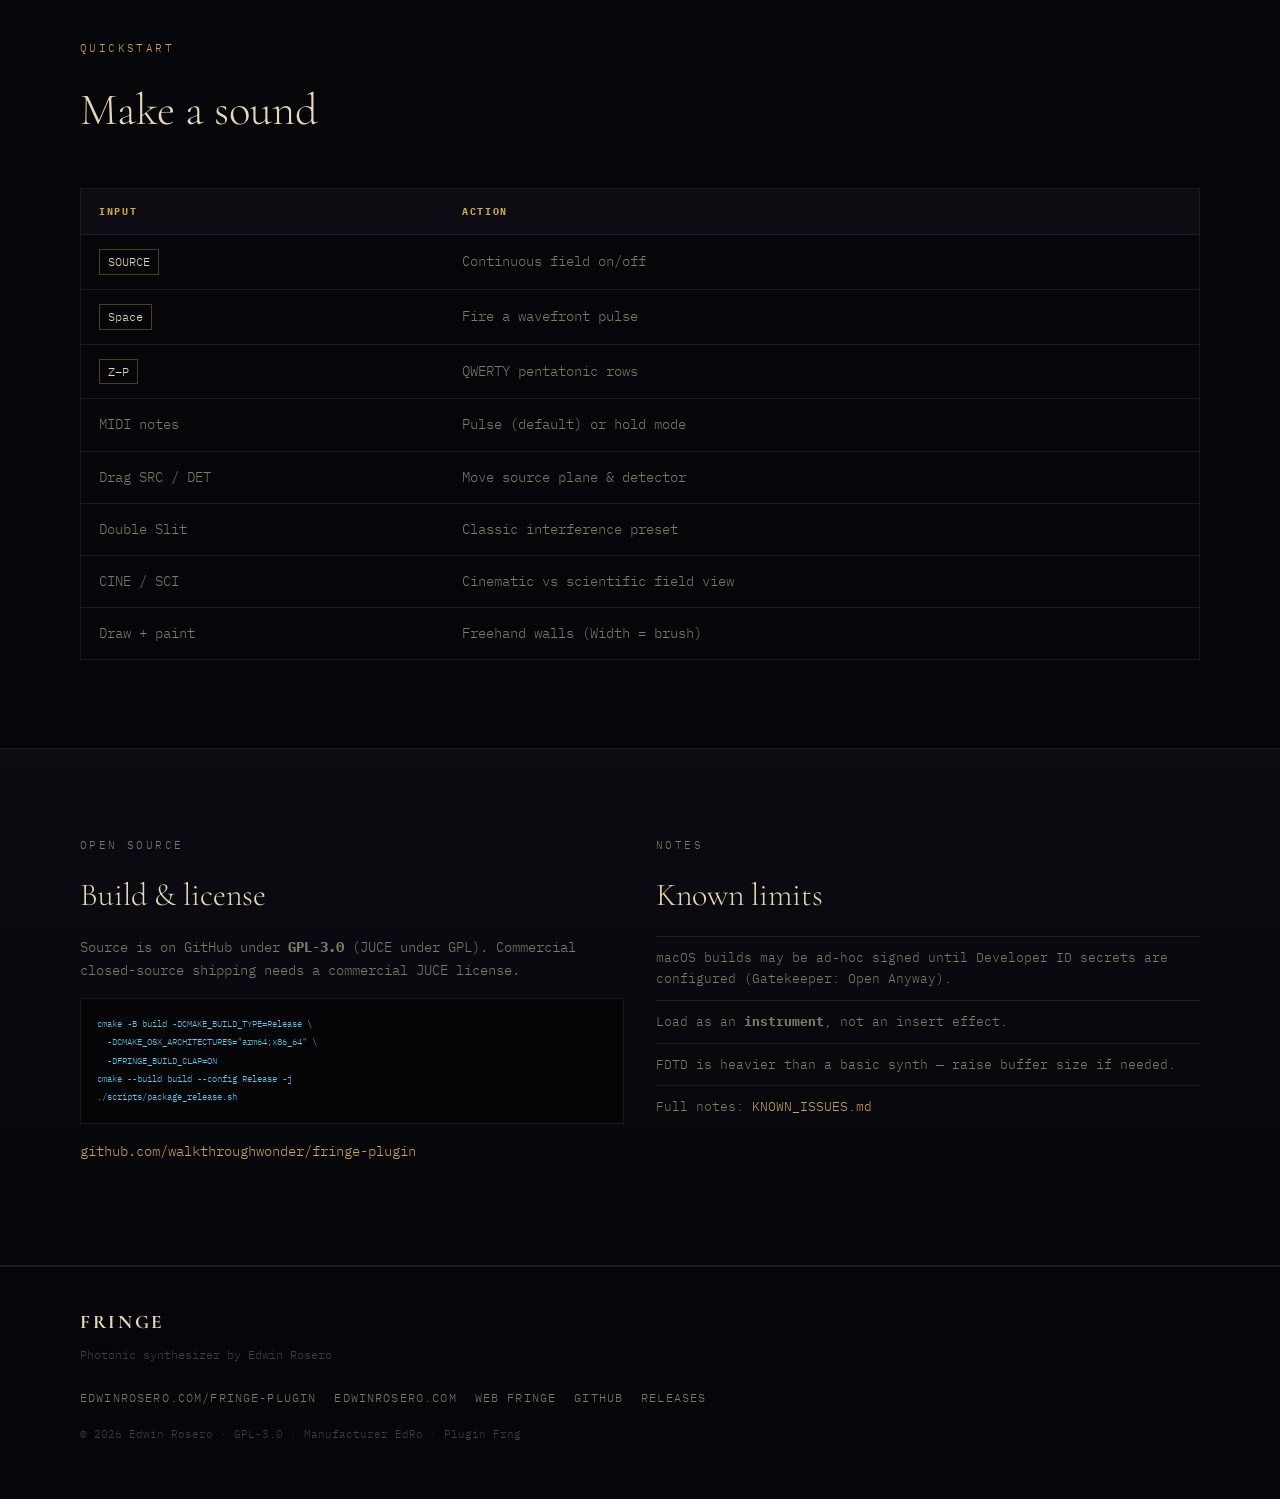
==== commit e6fb6183: "Harden notarization pipeline and install/demo polish CI now imports Developer ID .p12 (APPLE_CERTIFI" ====
--- a/website/index.html
+++ b/website/index.html
@@ -46,7 +46,7 @@
       </p>
       <div class="hero-cta">
         <a class="btn" href="https://github.com/walkthroughwonder/fringe-plugin/releases/tag/v1.1.0">Download Fringe 1.1</a>
-        <a class="btn btn-ghost" href="https://edwinrosero.com/fringe/">Web Fringe</a>
+        <a class="btn btn-ghost" href="https://edwinrosero.com/fringe/?play=1">Try in browser first</a>
         <a class="btn btn-ghost" href="https://github.com/walkthroughwonder/fringe-plugin">Source</a>
       </div>
       <ul class="pill-row">
@@ -175,6 +175,7 @@
     <p class="dl-note">
       All releases:
       <a href="https://github.com/walkthroughwonder/fringe-plugin/releases/tag/v1.1.0">github.com/walkthroughwonder/fringe-plugin/releases</a>
+      · Prefer <a href="https://edwinrosero.com/fringe/?play=1">browser demo</a> before installing
     </p>
   </section>
 
@@ -183,6 +184,7 @@
     <div class="section-head">
       <p class="eyebrow">Setup</p>
       <h2>Install</h2>
+      <p class="section-sub">Always load Fringe as an <strong>instrument</strong>, not an effect.</p>
     </div>
     <div class="steps">
       <div class="step">
@@ -194,22 +196,22 @@
           <li><code>AU → ~/Library/Audio/Plug-Ins/Components/</code></li>
           <li><code>CLAP → ~/Library/Audio/Plug-Ins/CLAP/</code></li>
         </ul>
-        <p class="hint">If Gatekeeper blocks: System Settings → Privacy &amp; Security → Open Anyway, or <code>xattr -cr</code> the bundle.</p>
+        <p class="hint">Gatekeeper: Privacy &amp; Security → Open Anyway, or <code>xattr -cr</code> the bundle. Notarized zips include <code>NOTARIZED.txt</code> and skip this step.</p>
       </div>
       <div class="step">
         <span class="step-n">02</span>
         <h3>Windows</h3>
-        <p>Copy <code>Fringe.vst3</code> to <code>C:\Program Files\Common Files\VST3\</code>. Place CLAP in your host’s CLAP path. Rescan plugins.</p>
+        <p>Copy <code>Fringe.vst3</code> to <code>C:\Program Files\Common Files\VST3\</code>. Place CLAP in your host’s CLAP path. Rescan plugins. Load as instrument.</p>
       </div>
       <div class="step">
         <span class="step-n">03</span>
         <h3>Linux</h3>
-        <p>Copy VST3 to <code>~/.vst3/</code>, CLAP to <code>~/.clap/</code>. Rescan your host.</p>
+        <p>Copy VST3 to <code>~/.vst3/</code>, CLAP to <code>~/.clap/</code>. Rescan your host. Load as instrument.</p>
       </div>
       <div class="step">
         <span class="step-n">04</span>
-        <h3>Renoise</h3>
-        <p>Preferences → Plug-ins → enable VST3 → Rescan. Instrument slot → Plugin → <strong>Edwin Rosero: Fringe</strong>. Click the editor for keyboard focus.</p>
+        <h3>Renoise &amp; DAWs</h3>
+        <p>Renoise: Prefs → Plug-ins → VST3 → Rescan → Instrument → Plugin → <strong>Edwin Rosero: Fringe</strong>. Click the editor for Space / QWERTY. Same idea in Reaper, Ableton, Bitwig (instrument slot).</p>
       </div>
     </div>
   </section>
--- a/website/styles.css
+++ b/website/styles.css
@@ -9,6 +9,9 @@
   --gold: #c9a84c;
   --gold-dim: rgba(201, 168, 76, 0.35);
   --cyan: #5ec8e8;
+  --blue: #3d8bfd;
+  --blue-dim: rgba(61, 139, 253, 0.4);
+  --blue-soft: rgba(61, 139, 253, 0.18);
   --line: rgba(255, 255, 255, 0.08);
   --serif: "Cormorant Garamond", Georgia, serif;
   --mono: "IBM Plex Mono", ui-monospace, monospace;
@@ -84,24 +87,24 @@
 }
 .nav-links a:hover { color: var(--bone); }
 
-/* Buttons */
+/* Buttons — primary Get/Download CTAs use blue */
 .btn {
   display: inline-flex;
   align-items: center;
   justify-content: center;
   padding: 12px 22px;
-  border: 1px solid var(--gold-dim);
-  background: linear-gradient(180deg, rgba(201,168,76,0.18), rgba(201,168,76,0.06));
-  color: var(--bone);
+  border: 1px solid var(--blue-dim);
+  background: linear-gradient(180deg, rgba(61,139,253,0.28), rgba(61,139,253,0.1));
+  color: #e8f1ff;
   font-family: var(--mono);
   font-size: 0.75rem;
   letter-spacing: 0.12em;
   text-transform: uppercase;
-  transition: border-color 0.2s, background 0.2s;
+  transition: border-color 0.2s, background 0.2s, color 0.2s;
 }
 .btn:hover {
-  border-color: var(--gold);
-  background: linear-gradient(180deg, rgba(201,168,76,0.28), rgba(201,168,76,0.1));
+  border-color: var(--blue);
+  background: linear-gradient(180deg, rgba(61,139,253,0.42), rgba(61,139,253,0.16));
   color: #fff;
 }
 .btn-sm { padding: 8px 14px; font-size: 0.68rem; }
@@ -311,20 +314,20 @@
   transition: border-color 0.2s, transform 0.2s;
 }
 .dl-card:hover {
-  border-color: var(--gold-dim);
+  border-color: var(--blue-dim);
   transform: translateY(-2px);
   color: var(--bone);
 }
 .dl-card.featured {
-  border-color: var(--gold-dim);
-  background: linear-gradient(160deg, rgba(201,168,76,0.12), var(--panel) 50%);
+  border-color: var(--blue-dim);
+  background: linear-gradient(160deg, rgba(61,139,253,0.14), var(--panel) 50%);
   grid-column: 1 / -1;
 }
 .dl-os {
   font-size: 0.65rem;
   letter-spacing: 0.18em;
   text-transform: uppercase;
-  color: var(--gold);
+  color: var(--blue);
 }
 .dl-card strong {
   font-family: var(--serif);
@@ -337,7 +340,7 @@
   font-size: 0.72rem;
   letter-spacing: 0.1em;
   text-transform: uppercase;
-  color: var(--gold);
+  color: var(--blue);
 }
 .dl-note {
   margin-top: 20px;
